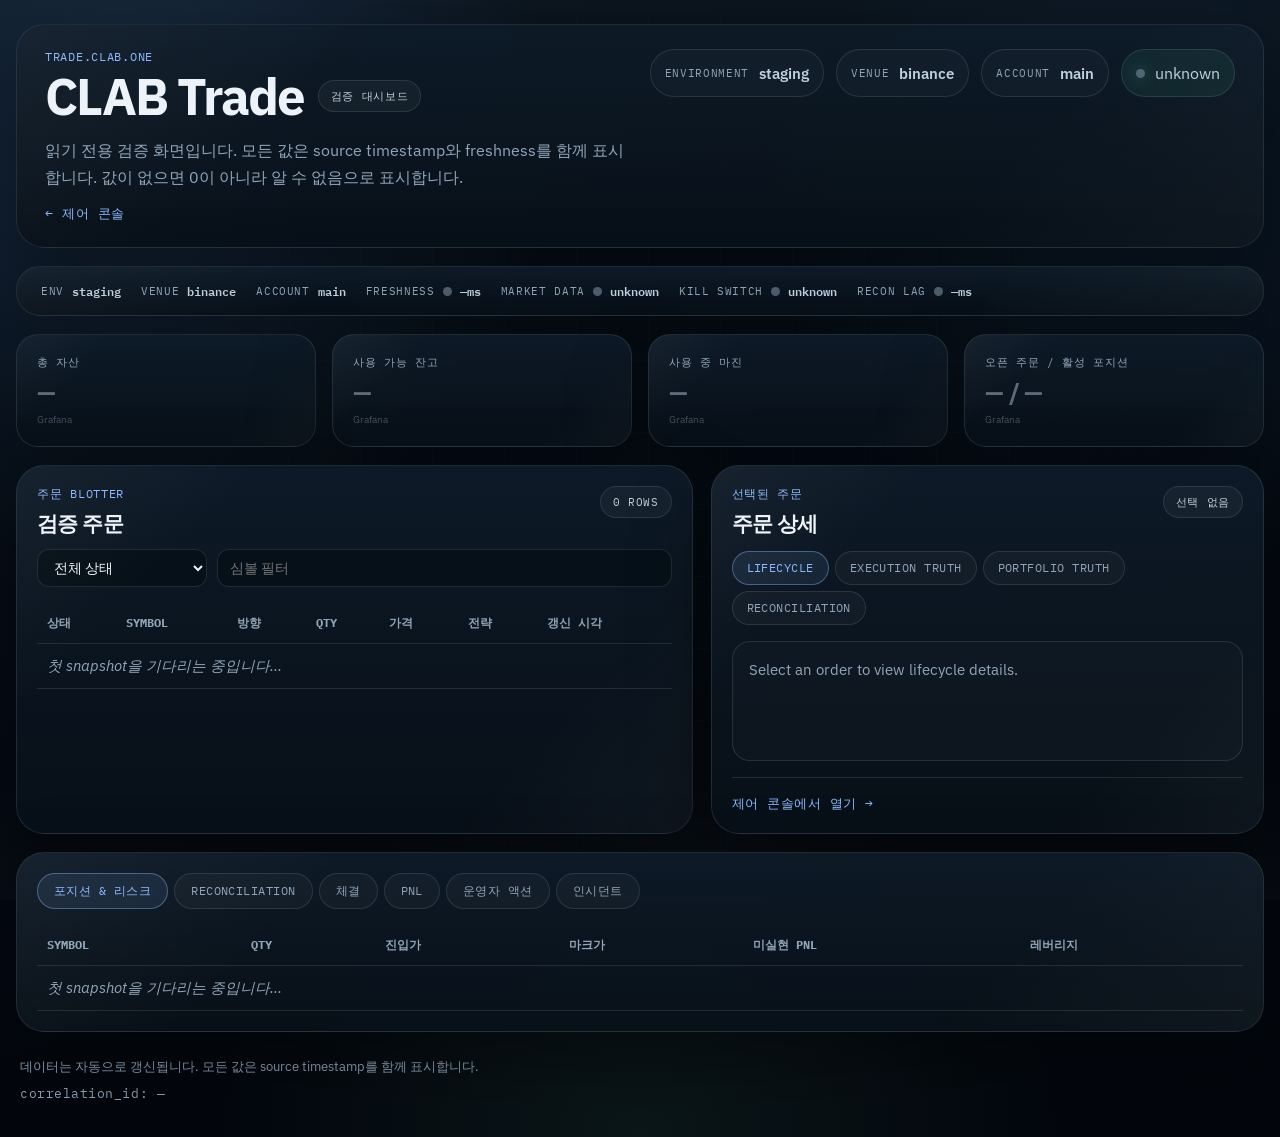
==== workloads/clab-core/trader-web/verification.html @ 6a87b597 "Update trader-web with Google OAuth login and auth-service config Replace username/password login fo" ====
<!doctype html>
<html lang="en">
  <head>
    <meta charset="utf-8">
    <meta name="viewport" content="width=device-width, initial-scale=1">
    <title>CLAB Trade - 검증 대시보드</title>
    <link rel="preconnect" href="https://fonts.googleapis.com">
    <link rel="preconnect" href="https://fonts.gstatic.com" crossorigin>
    <link href="https://fonts.googleapis.com/css2?family=IBM+Plex+Sans:wght@400;500;600;700&family=IBM+Plex+Mono:wght@400;500&display=swap" rel="stylesheet">
    <link rel="stylesheet" href="./styles.css?v=20260308b">
    <link rel="stylesheet" href="./verification.css?v=20260308b">
  </head>
  <body>
    <div class="backdrop"></div>
    <div class="noise"></div>
    <main class="shell control-shell">
      <header class="topbar panel">
        <div>
          <p class="eyebrow">trade.clab.one</p>
          <div class="brand-row">
            <h1>CLAB Trade</h1>
            <span class="badge static-badge">검증 대시보드</span>
          </div>
          <p class="lead compact-lead">읽기 전용 검증 화면입니다. 모든 값은 source timestamp와 freshness를 함께 표시합니다. 값이 없으면 0이 아니라 알 수 없음으로 표시합니다.</p>
          <a href="./index.html" class="nav-back-link">&larr; 제어 콘솔</a>
        </div>
        <div class="topbar-meta">
          <div class="meta-chip"><span class="meta-label">environment</span><strong id="env-chip">staging</strong></div>
          <div class="meta-chip"><span class="meta-label">venue</span><strong id="venue-chip">binance</strong></div>
          <div class="meta-chip"><span class="meta-label">account</span><strong id="account-chip">main</strong></div>
          <div class="meta-chip pulse-chip"><span class="pulse-dot" id="global-pulse"></span><span id="poll-state">연결 중</span></div>
        </div>
      </header>

      <!-- Global Health Bar -->
      <section class="health-bar panel" id="health-bar">
        <div class="health-bar-row">
          <div class="health-item">
            <span class="health-label">ENV</span>
            <span class="health-value" id="hb-env">staging</span>
          </div>
          <div class="health-item">
            <span class="health-label">VENUE</span>
            <span class="health-value" id="hb-venue">binance</span>
          </div>
          <div class="health-item">
            <span class="health-label">ACCOUNT</span>
            <span class="health-value" id="hb-account">main</span>
          </div>
          <div class="health-item">
            <span class="health-label">FRESHNESS</span>
            <span class="data-state-dot unknown" id="hb-freshness-dot"></span>
            <span class="health-value" id="hb-freshness">&mdash;ms</span>
          </div>
          <div class="health-item">
            <span class="health-label">MARKET DATA</span>
            <span class="data-state-dot unknown" id="hb-market-dot"></span>
            <span class="health-value" id="hb-market">unknown</span>
          </div>
          <div class="health-item">
            <span class="health-label">KILL SWITCH</span>
            <span class="data-state-dot unknown" id="hb-kill-dot"></span>
            <span class="health-value" id="hb-kill">unknown</span>
          </div>
          <div class="health-item">
            <span class="health-label">RECON LAG</span>
            <span class="data-state-dot unknown" id="hb-recon-dot"></span>
            <span class="health-value" id="hb-recon-lag">&mdash;ms</span>
          </div>
        </div>
      </section>

      <!-- Summary Cards -->
      <section class="summary-cards" id="summary-cards">
        <div class="summary-card">
          <span class="summary-card-label">총 자산</span>
          <strong class="summary-card-value unknown-value" id="sc-equity">&mdash;</strong>
          <span class="summary-card-freshness" id="sc-equity-fresh"></span>
          <a href="#" class="grafana-link" title="Grafana에서 열기" onclick="return false;">Grafana</a>
        </div>
        <div class="summary-card">
          <span class="summary-card-label">사용 가능 잔고</span>
          <strong class="summary-card-value unknown-value" id="sc-balance">&mdash;</strong>
          <span class="summary-card-freshness" id="sc-balance-fresh"></span>
          <a href="#" class="grafana-link" title="Grafana에서 열기" onclick="return false;">Grafana</a>
        </div>
        <div class="summary-card">
          <span class="summary-card-label">사용 중 마진</span>
          <strong class="summary-card-value unknown-value" id="sc-margin">&mdash;</strong>
          <span class="summary-card-freshness" id="sc-margin-fresh"></span>
          <a href="#" class="grafana-link" title="Grafana에서 열기" onclick="return false;">Grafana</a>
        </div>
        <div class="summary-card">
          <span class="summary-card-label">오픈 주문 / 활성 포지션</span>
          <strong class="summary-card-value unknown-value" id="sc-orders-positions">&mdash; / &mdash;</strong>
          <span class="summary-card-freshness" id="sc-orders-fresh"></span>
          <a href="#" class="grafana-link" title="Grafana에서 열기" onclick="return false;">Grafana</a>
        </div>
      </section>

      <!-- Main Content: Two Columns -->
      <section class="verify-grid">
        <!-- Left Column: Order Blotter -->
        <div class="verify-col verify-col-left panel">
          <div class="rail-section">
            <div class="panel-header">
              <div>
                <p class="section-kicker">주문 blotter</p>
                <h3>검증 주문</h3>
              </div>
              <span class="badge section-badge" id="blotter-badge">0 rows</span>
            </div>
            <div class="blotter-filters">
              <select id="blotter-status-filter" class="blotter-filter-select">
                <option value="">전체 상태</option>
                <option value="Accepted">Accepted</option>
                <option value="PartiallyFilled">PartiallyFilled</option>
                <option value="Rejected">Rejected</option>
                <option value="PendingVerification">PendingVerification</option>
                <option value="Filled">Filled</option>
                <option value="Cancelled">Cancelled</option>
              </select>
              <input id="blotter-symbol-filter" type="text" class="blotter-filter-input" placeholder="심볼 필터">
            </div>
            <div class="table-wrap">
              <table class="data-table">
                <thead>
                  <tr>
                    <th>상태</th>
                    <th>Symbol</th>
                    <th>방향</th>
                    <th>Qty</th>
                    <th>가격</th>
                    <th>전략</th>
                    <th>갱신 시각</th>
                  </tr>
                </thead>
                <tbody id="blotter-body">
                  <tr><td colspan="7" class="empty-state">첫 snapshot을 기다리는 중입니다...</td></tr>
                </tbody>
              </table>
            </div>
          </div>
        </div>

        <!-- Right Column: Selected Order Detail -->
        <div class="verify-col verify-col-right panel">
          <div class="rail-section">
            <div class="panel-header">
              <div>
                <p class="section-kicker">선택된 주문</p>
                <h3>주문 상세</h3>
              </div>
              <span class="badge section-badge" id="detail-badge">선택 없음</span>
            </div>
            <p class="detail-correlation" id="detail-correlation"></p>
            <div class="truth-tabs" id="truth-tabs">
              <button class="truth-tab is-active" type="button" data-tab="lifecycle">Lifecycle</button>
              <button class="truth-tab" type="button" data-tab="execution">Execution Truth</button>
              <button class="truth-tab" type="button" data-tab="portfolio">Portfolio Truth</button>
              <button class="truth-tab" type="button" data-tab="reconciliation">Reconciliation</button>
            </div>
            <div class="truth-panel" id="truth-panel-lifecycle">
              <p class="truth-placeholder">주문을 선택하면 lifecycle 상세를 볼 수 있습니다.</p>
            </div>
            <div class="truth-panel" id="truth-panel-execution" style="display:none;">
              <p class="truth-placeholder">표시할 데이터가 없습니다.</p>
            </div>
            <div class="truth-panel" id="truth-panel-portfolio" style="display:none;">
              <p class="truth-placeholder">표시할 데이터가 없습니다.</p>
            </div>
            <div class="truth-panel" id="truth-panel-reconciliation" style="display:none;">
              <p class="truth-placeholder">표시할 데이터가 없습니다.</p>
            </div>
            <div class="detail-console-link">
              <a href="./index.html" class="console-link">제어 콘솔에서 열기 &rarr;</a>
            </div>
          </div>
        </div>
      </section>

      <!-- Bottom Panel (Tabs) -->
      <section class="bottom-panel panel" id="bottom-panel">
        <div class="bottom-tabs" id="bottom-tabs">
          <button class="bottom-tab is-active" type="button" data-btab="positions">포지션 &amp; 리스크</button>
          <button class="bottom-tab" type="button" data-btab="reconciliation">Reconciliation</button>
          <button class="bottom-tab" type="button" data-btab="fills">체결</button>
          <button class="bottom-tab" type="button" data-btab="pnl">PnL</button>
          <button class="bottom-tab" type="button" data-btab="actions">운영자 액션</button>
          <button class="bottom-tab" type="button" data-btab="incidents">인시던트</button>
        </div>

        <!-- Positions & Risk -->
        <div class="bottom-content" id="btab-positions">
          <div class="table-wrap">
            <table class="data-table">
              <thead>
                <tr>
                  <th>Symbol</th>
                  <th>Qty</th>
                  <th>진입가</th>
                  <th>마크가</th>
                  <th>미실현 PnL</th>
                  <th>레버리지</th>
                </tr>
              </thead>
              <tbody id="positions-body">
                <tr><td colspan="6" class="empty-state">첫 snapshot을 기다리는 중입니다...</td></tr>
              </tbody>
            </table>
          </div>
        </div>

        <!-- Reconciliation -->
        <div class="bottom-content" id="btab-reconciliation" style="display:none;">
          <div class="drift-summary" id="drift-summary">
            <span class="drift-badge drift-no-drift">no_drift</span>
            <span class="drift-badge drift-explainable">explainable</span>
            <span class="drift-badge drift-actionable">actionable</span>
            <span class="drift-badge drift-critical">critical</span>
          </div>
          <div class="recon-mismatch-list" id="recon-mismatch-list">
            <p class="truth-placeholder">표시할 reconciliation 데이터가 없습니다.</p>
          </div>
        </div>

        <!-- Fills -->
        <div class="bottom-content" id="btab-fills" style="display:none;">
          <div class="table-wrap">
            <table class="data-table">
              <thead>
                <tr>
                  <th>시각</th>
                  <th>Symbol</th>
                  <th>방향</th>
                  <th>Qty</th>
                  <th>가격</th>
                  <th>주문 ID</th>
                </tr>
              </thead>
              <tbody id="fills-body">
                <tr><td colspan="6" class="empty-state">첫 snapshot을 기다리는 중입니다...</td></tr>
              </tbody>
            </table>
          </div>
        </div>

        <!-- PnL -->
        <div class="bottom-content" id="btab-pnl" style="display:none;">
          <div class="pnl-summary">
            <div class="pnl-card">
              <span class="pnl-label">실현 PnL</span>
              <strong class="pnl-value unknown-value" id="pnl-realized">&mdash;</strong>
            </div>
            <div class="pnl-card">
              <span class="pnl-label">미실현 PnL</span>
              <strong class="pnl-value unknown-value" id="pnl-unrealized">&mdash;</strong>
            </div>
            <div class="pnl-card">
              <span class="pnl-label">총 PnL</span>
              <strong class="pnl-value unknown-value" id="pnl-total">&mdash;</strong>
            </div>
          </div>
            <div id="pnl-breakdown"></div>
        </div>

        <!-- Operator Actions -->
        <div class="bottom-content" id="btab-actions" style="display:none;">
          <div class="table-wrap">
            <table class="data-table">
              <thead>
                <tr>
                  <th>시각</th>
                  <th>액션</th>
                  <th>주체</th>
                  <th>사유</th>
                  <th>Observed</th>
                </tr>
              </thead>
              <tbody id="actions-body">
                <tr><td colspan="5" class="empty-state">최근 운영자 액션이 없습니다.</td></tr>
              </tbody>
            </table>
          </div>
        </div>

        <!-- Incidents -->
        <div class="bottom-content" id="btab-incidents" style="display:none;">
          <div class="table-wrap">
            <table class="data-table">
              <thead>
                <tr>
                  <th>Severity</th>
                  <th>유형</th>
                  <th>제목</th>
                  <th>상태</th>
                  <th>감지 시각</th>
                </tr>
              </thead>
              <tbody id="incidents-body">
                <tr><td colspan="5" class="empty-state">활성 인시던트가 없습니다.</td></tr>
              </tbody>
            </table>
          </div>
        </div>
      </section>

      <!-- Footer -->
      <footer class="verify-footer">
        <p>데이터는 자동으로 갱신됩니다. 모든 값은 source timestamp를 함께 표시합니다.</p>
        <p class="footer-correlation" id="footer-correlation">correlation_id: &mdash;</p>
      </footer>
    </main>

    <script src="./verification.js?v=20260308b"></script>
  </body>
</html>
---- workloads/clab-core/trader-web/styles.css ----
:root {
  --bg: #061018;
  --bg-deep: #03070d;
  --panel: rgba(10, 20, 30, 0.88);
  --panel-strong: rgba(12, 26, 39, 0.96);
  --panel-soft: rgba(14, 31, 45, 0.78);
  --text: #edf3f8;
  --muted: #91a5b8;
  --muted-strong: #bfd0df;
  --line: rgba(140, 164, 184, 0.18);
  --line-strong: rgba(165, 190, 211, 0.26);
  --accent: #8bb8ff;
  --accent-soft: rgba(139, 184, 255, 0.14);
  --status-ok: #4dd3a7;
  --status-info: #7db7ff;
  --status-warn: #ffbf66;
  --status-critical: #ff7a5c;
  --status-muted: #7d8ea0;
  --action-primary: rgba(139, 184, 255, 0.12);
  --action-secondary: rgba(255, 255, 255, 0.05);
  --action-caution: rgba(255, 191, 102, 0.1);
  --action-danger: rgba(255, 122, 92, 0.1);
  --pnl-positive: #59d4aa;
  --pnl-negative: #ff8d72;
  --pnl-flat: #9fb2c4;
  --shadow: 0 30px 80px rgba(0, 0, 0, 0.38);
}

* {
  box-sizing: border-box;
}

html {
  scroll-behavior: smooth;
}

body {
  margin: 0;
  min-height: 100vh;
  overflow-x: hidden;
  font-family: "IBM Plex Sans", sans-serif;
  color: var(--text);
  background:
    radial-gradient(circle at 10% 12%, rgba(72, 118, 186, 0.22), transparent 28%),
    radial-gradient(circle at 90% 18%, rgba(27, 68, 109, 0.2), transparent 26%),
    radial-gradient(circle at 50% 100%, rgba(69, 135, 110, 0.12), transparent 32%),
    linear-gradient(165deg, #08131d 0%, var(--bg-deep) 72%);
}

body::before {
  content: "";
  position: fixed;
  inset: 0;
  background: linear-gradient(180deg, rgba(255, 255, 255, 0.02), transparent 18%, transparent 82%, rgba(255, 255, 255, 0.02));
  pointer-events: none;
}

.backdrop,
.noise {
  position: fixed;
  inset: 0;
  pointer-events: none;
}

.backdrop {
  background-image:
    linear-gradient(rgba(255, 255, 255, 0.035) 1px, transparent 1px),
    linear-gradient(90deg, rgba(255, 255, 255, 0.035) 1px, transparent 1px);
  background-size: 72px 72px;
  mask-image: radial-gradient(circle at center, black 36%, transparent 88%);
  opacity: 0.5;
}

.noise {
  opacity: 0.08;
  background-image: radial-gradient(rgba(255, 255, 255, 0.9) 0.5px, transparent 0.5px);
  background-size: 8px 8px;
}

.shell {
  position: relative;
  width: min(1380px, calc(100vw - 32px));
  margin: 0 auto;
  padding: 24px 0 48px;
}

.panel {
  position: relative;
  overflow: hidden;
  border: 1px solid var(--line);
  border-radius: 28px;
  background: linear-gradient(180deg, rgba(14, 27, 40, 0.94), rgba(8, 16, 24, 0.94));
  box-shadow: var(--shadow);
}

.panel::after {
  content: "";
  position: absolute;
  inset: 0;
  background: linear-gradient(135deg, rgba(255, 255, 255, 0.04), transparent 24%, transparent 76%, rgba(255, 255, 255, 0.03));
  pointer-events: none;
}

.panel-tint {
  background: linear-gradient(180deg, rgba(16, 34, 49, 0.96), rgba(9, 18, 28, 0.94));
}

.topbar {
  display: flex;
  align-items: flex-start;
  justify-content: space-between;
  gap: 24px;
  padding: 24px 28px;
}

.eyebrow,
.section-kicker,
.badge,
.metric-label,
.meta-label,
.service-role,
.service-name,
.detail-grid dt,
.guardrail-index {
  font-family: "IBM Plex Mono", monospace;
  letter-spacing: 0.06em;
}

.eyebrow,
.section-kicker {
  margin: 0;
  color: var(--accent);
  font-size: 0.74rem;
  text-transform: uppercase;
}

.brand-row {
  display: flex;
  align-items: center;
  gap: 14px;
  margin-top: 8px;
  flex-wrap: wrap;
}

h1,
h2,
h3,
p {
  margin: 0;
}

h1 {
  font-size: clamp(2rem, 4vw, 3.2rem);
  line-height: 0.95;
  letter-spacing: -0.04em;
}

h2 {
  max-width: 12ch;
  font-size: clamp(2.1rem, 5vw, 4.4rem);
  line-height: 0.95;
  letter-spacing: -0.05em;
}

h3 {
  margin-top: 10px;
  font-size: 1.3rem;
  line-height: 1.05;
  letter-spacing: -0.03em;
}

.topbar-meta {
  display: flex;
  flex-wrap: wrap;
  justify-content: flex-end;
  gap: 12px;
}

.meta-chip,
.metric-card,
.monitor-card,
.service-card,
.guardrail-item {
  border: 1px solid var(--line);
  background: rgba(255, 255, 255, 0.025);
}

.meta-chip {
  display: inline-flex;
  align-items: center;
  gap: 10px;
  min-height: 48px;
  padding: 0 14px;
  border-radius: 999px;
  color: var(--muted-strong);
}

.meta-chip strong {
  font-size: 0.92rem;
  font-weight: 600;
}

.auth-chip {
  min-width: min(100%, 360px);
  padding: 12px 14px;
  border: 1px solid var(--line);
  border-radius: 18px;
  background: rgba(255, 255, 255, 0.03);
}

.auth-chip-head {
  display: flex;
  align-items: center;
  justify-content: space-between;
  gap: 12px;
}

.auth-chip-head strong {
  font-size: 0.92rem;
}

.auth-chip-form {
  display: grid;
  grid-template-columns: repeat(3, minmax(0, 1fr));
  gap: 8px;
  margin-top: 10px;
}

.auth-chip-form input,
.auth-chip-form button {
  width: 100%;
  min-height: 40px;
  border-radius: 12px;
  border: 1px solid var(--line-strong);
  background: rgba(7, 15, 24, 0.92);
  color: var(--text);
  padding: 0 12px;
  font: inherit;
}

.auth-chip-form button {
  cursor: pointer;
  background: rgba(139, 184, 255, 0.16);
}

.auth-chip-form button:disabled {
  cursor: not-allowed;
  opacity: 0.55;
}

.auth-chip-detail {
  margin-top: 10px;
  color: var(--muted);
  font-size: 0.86rem;
  line-height: 1.4;
}

.auth-permissions-list {
  margin-top: 12px;
}

.control-form {
  margin-top: 18px;
}

.control-actions {
  margin-top: 14px;
  flex-wrap: wrap;
}

.control-actions button {
  min-width: 132px;
}

.meta-label,
.metric-label {
  color: var(--muted);
  font-size: 0.7rem;
  text-transform: uppercase;
}

.pulse-chip {
  background: rgba(77, 211, 167, 0.08);
}

.pulse-dot {
  width: 9px;
  height: 9px;
  border-radius: 50%;
  background: var(--status-ok);
  box-shadow: 0 0 16px rgba(77, 211, 167, 0.8);
}

.hero {
  display: grid;
  grid-template-columns: minmax(0, 1.35fr) minmax(320px, 0.95fr);
  gap: 24px;
  margin-top: 18px;
  padding: 30px;
}

.hero-copy {
  display: flex;
  flex-direction: column;
  justify-content: space-between;
  min-height: 320px;
  padding-right: 20px;
}

.lead,
.panel-copy,
.service-status,
.monitor-card p,
.guardrail-item p {
  color: var(--muted);
  line-height: 1.7;
}

.lead {
  max-width: 60ch;
  margin-top: 22px;
  font-size: 1rem;
}

.hero-aside {
  display: grid;
  gap: 16px;
  align-content: stretch;
}

.hero-summary {
  display: flex;
  flex-direction: column;
  gap: 14px;
  min-height: 160px;
  padding: 22px;
  border-radius: 24px;
  border: 1px solid var(--line-strong);
  background: linear-gradient(180deg, rgba(20, 41, 58, 0.95), rgba(10, 21, 31, 0.95));
}

.hero-summary strong {
  font-size: clamp(1.6rem, 3vw, 2.4rem);
  line-height: 1;
  letter-spacing: -0.04em;
}

.metric-grid,
.monitor-grid,
.guardrail-grid,
.service-grid,
.dashboard-grid {
  display: grid;
  gap: 16px;
}

.metric-grid {
  grid-template-columns: repeat(2, minmax(0, 1fr));
}

.metric-card {
  min-height: 108px;
  padding: 18px;
  border-radius: 22px;
}

.metric-card strong,
.monitor-card strong {
  display: block;
  margin-top: 12px;
  font-size: 1.25rem;
  line-height: 1.15;
  letter-spacing: -0.03em;
}

.caution-card {
  background: linear-gradient(180deg, rgba(45, 31, 13, 0.86), rgba(24, 16, 9, 0.94));
}

.dashboard-grid {
  grid-template-columns: repeat(12, minmax(0, 1fr));
  margin-top: 18px;
}

.panel-span-4,
.panel-span-8,
.panel-span-12 {
  padding: 24px;
}

.panel-span-4 {
  grid-column: span 4;
}

.panel-span-8 {
  grid-column: span 8;
}

.panel-span-12 {
  grid-column: span 12;
}

.panel-header,
.service-head,
.list-row {
  display: flex;
  align-items: flex-start;
  justify-content: space-between;
  gap: 14px;
}

.panel-copy {
  margin-top: 16px;
}

.service-grid {
  grid-template-columns: repeat(3, minmax(0, 1fr));
  margin-top: 18px;
}

.service-card {
  position: relative;
  padding: 20px;
  border-radius: 22px;
}

.service-card::before {
  content: "";
  position: absolute;
  inset: 0 auto 0 0;
  width: 3px;
  background: rgba(255, 255, 255, 0.08);
}

.service-card.ready::before {
  background: var(--status-ok);
}

.service-card.degraded::before {
  background: var(--status-warn);
}

.service-name {
  color: var(--muted-strong);
  font-size: 0.78rem;
  text-transform: uppercase;
}

.service-role {
  margin-top: 8px;
  color: var(--muted);
  font-size: 0.72rem;
  text-transform: uppercase;
}

.service-status {
  margin-top: 18px;
  min-height: 72px;
}

.detail-grid {
  display: grid;
  grid-template-columns: repeat(2, minmax(0, 1fr));
  gap: 14px;
  margin-top: 18px;
}

.detail-grid div {
  padding-top: 12px;
  border-top: 1px solid var(--line);
}

.detail-grid dt {
  color: var(--muted);
  font-size: 0.68rem;
  text-transform: uppercase;
}

.detail-grid dd {
  margin: 8px 0 0;
  color: var(--muted-strong);
  font-size: 0.92rem;
}

.stack-list {
  display: grid;
  gap: 10px;
  margin-top: 20px;
}

.proposal-console {
  display: grid;
  gap: 16px;
  margin-top: 20px;
}

.proposal-list {
  display: grid;
  gap: 10px;
}

.proposal-list-item,
.proposal-actions button,
.proposal-form input {
  font: inherit;
}

.proposal-list-item {
  display: flex;
  align-items: center;
  justify-content: space-between;
  gap: 12px;
  width: 100%;
  padding: 12px 14px;
  border: 1px solid var(--line);
  border-radius: 16px;
  background: rgba(255, 255, 255, 0.03);
  color: var(--muted-strong);
  cursor: pointer;
}

.proposal-list-item.is-selected {
  border-color: rgba(139, 184, 255, 0.4);
  background: rgba(139, 184, 255, 0.1);
}

.proposal-empty,
.proposal-action-state,
.proposal-detail-copy {
  color: var(--muted);
  line-height: 1.6;
}

.proposal-detail {
  padding: 16px;
  border: 1px solid var(--line);
  border-radius: 20px;
  background: rgba(255, 255, 255, 0.025);
}

.proposal-detail-head {
  display: flex;
  align-items: center;
  justify-content: space-between;
  gap: 12px;
}

.proposal-meta {
  display: grid;
  grid-template-columns: repeat(2, minmax(0, 1fr));
  gap: 12px;
  margin-top: 16px;
}

.proposal-meta div {
  padding-top: 12px;
  border-top: 1px solid var(--line);
}

.proposal-meta dt {
  color: var(--muted);
  font-family: "IBM Plex Mono", monospace;
  font-size: 0.68rem;
  letter-spacing: 0.06em;
  text-transform: uppercase;
}

.proposal-meta dd {
  margin: 8px 0 0;
  color: var(--muted-strong);
}

.proposal-form {
  display: grid;
  gap: 12px;
  margin-top: 16px;
}

.proposal-form label {
  display: grid;
  gap: 8px;
}

.proposal-form span {
  color: var(--muted);
  font-family: "IBM Plex Mono", monospace;
  font-size: 0.68rem;
  letter-spacing: 0.06em;
  text-transform: uppercase;
}

.proposal-form input {
  width: 100%;
  min-height: 44px;
  padding: 0 12px;
  border: 1px solid var(--line);
  border-radius: 14px;
  color: var(--text);
  background: rgba(6, 16, 24, 0.9);
}

.proposal-actions {
  display: grid;
  grid-template-columns: repeat(3, minmax(0, 1fr));
  gap: 10px;
  margin-top: 16px;
}

.proposal-actions button {
  min-height: 44px;
  border: 1px solid var(--line);
  border-radius: 14px;
  background: rgba(255, 255, 255, 0.05);
  color: var(--muted-strong);
  cursor: pointer;
}

.proposal-actions button:first-child {
  color: var(--status-ok);
  border-color: rgba(77, 211, 167, 0.28);
  background: rgba(77, 211, 167, 0.1);
}

.proposal-actions button:nth-child(2) {
  color: var(--status-warn);
  border-color: rgba(255, 191, 102, 0.3);
  background: rgba(255, 191, 102, 0.08);
}

.proposal-actions button:last-child {
  color: var(--status-critical);
  border-color: rgba(255, 122, 92, 0.28);
  background: rgba(255, 122, 92, 0.08);
}

.proposal-actions button:disabled {
  opacity: 0.5;
  cursor: default;
}

.proposal-audit {
  margin-top: 18px;
  padding-top: 18px;
  border-top: 1px solid var(--line);
}

.proposal-audit-list {
  display: grid;
  gap: 10px;
  margin-top: 14px;
}

.proposal-audit-item {
  display: grid;
  gap: 6px;
  padding: 12px 14px;
  border: 1px solid var(--line);
  border-radius: 16px;
  background: rgba(255, 255, 255, 0.025);
}

.proposal-audit-item strong {
  color: var(--muted-strong);
}

.proposal-audit-item span {
  color: var(--muted);
  font-size: 0.92rem;
}

.list-row {
  padding: 14px 0;
  border-bottom: 1px solid var(--line);
}

.list-row:last-child {
  border-bottom: 0;
  padding-bottom: 0;
}

.list-row span {
  color: var(--muted);
}

.list-row strong {
  max-width: 15ch;
  text-align: right;
  font-size: 0.94rem;
  line-height: 1.4;
}

.monitor-grid {
  grid-template-columns: repeat(3, minmax(0, 1fr));
  margin-top: 20px;
}

.monitor-card {
  min-height: 164px;
  padding: 18px;
  border-radius: 22px;
}

.monitor-card p {
  margin-top: 14px;
}

.guardrail-panel {
  background: linear-gradient(180deg, rgba(30, 22, 14, 0.95), rgba(13, 10, 8, 0.96));
}

.guardrail-grid {
  grid-template-columns: repeat(4, minmax(0, 1fr));
  margin-top: 20px;
}

.guardrail-item {
  min-height: 180px;
  padding: 18px;
  border-radius: 22px;
}

.guardrail-index {
  display: inline-flex;
  color: var(--status-warn);
  font-size: 0.78rem;
}

.guardrail-item p {
  margin-top: 18px;
}

.badge {
  display: inline-flex;
  align-items: center;
  justify-content: center;
  min-height: 32px;
  padding: 0 12px;
  border-radius: 999px;
  border: 1px solid var(--line);
  background: rgba(255, 255, 255, 0.04);
  color: var(--muted-strong);
  font-size: 0.69rem;
  text-transform: uppercase;
  white-space: nowrap;
}

.static-badge,
.section-badge,
.is-checking {
  background: rgba(255, 255, 255, 0.04);
}

.is-ready {
  color: var(--status-ok);
  background: rgba(77, 211, 167, 0.12);
  border-color: rgba(77, 211, 167, 0.3);
}

.is-info {
  color: var(--status-info);
  background: rgba(125, 183, 255, 0.12);
  border-color: rgba(125, 183, 255, 0.3);
}

.is-degraded {
  color: var(--status-warn);
  background: rgba(255, 191, 102, 0.12);
  border-color: rgba(255, 191, 102, 0.3);
}

.is-blocked {
  color: var(--status-critical);
  background: rgba(255, 122, 92, 0.12);
  border-color: rgba(255, 122, 92, 0.28);
}

.is-muted {
  color: var(--status-muted);
  background: rgba(125, 142, 160, 0.1);
  border-color: rgba(125, 142, 160, 0.22);
}

@media (max-width: 1180px) {
  .hero {
    grid-template-columns: 1fr;
  }

  .hero-copy {
    min-height: auto;
    padding-right: 0;
  }

  .panel-span-8,
  .panel-span-4 {
    grid-column: span 6;
  }

  .guardrail-grid,
  .monitor-grid {
    grid-template-columns: repeat(2, minmax(0, 1fr));
  }

  .service-grid {
    grid-template-columns: 1fr;
  }
}

@media (max-width: 820px) {
  .shell {
    width: min(100vw - 20px, 1380px);
    padding-top: 12px;
  }

  .panel,
  .hero-summary,
  .metric-card,
  .service-card,
  .monitor-card,
  .guardrail-item {
    border-radius: 22px;
  }

  .topbar,
  .hero,
  .panel-span-4,
  .panel-span-8,
  .panel-span-12 {
    padding: 20px;
  }

  .topbar {
    flex-direction: column;
  }

  .topbar-meta {
    justify-content: flex-start;
  }

  .dashboard-grid,
  .metric-grid,
  .monitor-grid,
  .guardrail-grid {
    grid-template-columns: 1fr;
  }

  .panel-span-4,
  .panel-span-8,
  .panel-span-12 {
    grid-column: span 12;
  }

  .detail-grid {
    grid-template-columns: 1fr;
  }
}

@media (max-width: 560px) {
  h1 {
    font-size: 1.8rem;
  }

  h2 {
    font-size: 2rem;
  }

  .brand-row {
    align-items: flex-start;
    flex-direction: column;
    gap: 10px;
  }

  .meta-chip,
  .badge {
    width: 100%;
    justify-content: flex-start;
  }

  .service-head,
  .panel-header,
  .list-row {
    flex-direction: column;
  }

  .list-row strong {
    max-width: none;
    text-align: left;
  }

  .metric-card,
  .monitor-card,
  .guardrail-item {
    min-height: auto;
  }
}

.control-shell {
  padding-bottom: 32px;
}

.compact-lead {
  max-width: 58ch;
  margin-top: 16px;
}

.banner-panel {
  margin-top: 18px;
  padding: 18px 24px;
  border-radius: 24px;
}

.banner-panel.is-warning {
  border-color: rgba(255, 191, 102, 0.35);
  background: linear-gradient(180deg, rgba(47, 35, 15, 0.96), rgba(23, 16, 10, 0.96));
}

.banner-panel strong {
  display: block;
  font-size: 1rem;
}

.banner-panel p {
  margin-top: 8px;
  color: var(--muted);
}

.widget-meta {
  margin-top: 10px;
  color: var(--muted);
  font-family: "IBM Plex Mono", monospace;
  font-size: 0.68rem;
  letter-spacing: 0.04em;
  line-height: 1.6;
  text-transform: uppercase;
}

.control-grid {
  display: grid;
  grid-template-columns: minmax(260px, 0.22fr) minmax(460px, 0.5fr) minmax(300px, 0.28fr);
  gap: 18px;
  margin-top: 18px;
}

.rail {
  padding: 20px;
}

.rail-section + .rail-section {
  margin-top: 20px;
  padding-top: 20px;
  border-top: 1px solid var(--line);
}

.data-list {
  display: grid;
  gap: 10px;
  margin-top: 16px;
}

.command-stack {
  display: grid;
  gap: 10px;
  margin-top: 16px;
}

.command-button {
  min-height: 44px;
  border: 1px solid var(--line-strong);
  border-radius: 14px;
  background: var(--action-primary);
  color: var(--muted-strong);
  font: inherit;
  cursor: pointer;
}

.command-button.caution {
  border-color: rgba(255, 191, 102, 0.3);
  background: var(--action-caution);
  color: #ffd493;
}

.command-button.danger {
  border-color: rgba(255, 122, 92, 0.3);
  background: var(--action-danger);
}

.command-button:disabled {
  cursor: not-allowed;
  opacity: 0.5;
  border-color: var(--line);
  background: rgba(255, 255, 255, 0.04);
}

.compact-stack {
  grid-template-columns: repeat(3, minmax(0, 1fr));
}

.command-form-field {
  display: grid;
  gap: 8px;
  margin-top: 16px;
}

.command-form-field span {
  color: var(--muted);
  font-family: "IBM Plex Mono", monospace;
  font-size: 0.68rem;
  letter-spacing: 0.06em;
  text-transform: uppercase;
}

.command-form-field input {
  width: 100%;
  min-height: 44px;
  padding: 0 12px;
  border: 1px solid var(--line);
  border-radius: 14px;
  color: var(--text);
  background: rgba(6, 16, 24, 0.9);
  font: inherit;
}

.proposal-queue-item {
  display: flex;
  align-items: center;
  justify-content: space-between;
  gap: 12px;
  width: 100%;
  padding: 12px 14px;
  border: 1px solid var(--line);
  border-radius: 16px;
  background: rgba(255, 255, 255, 0.03);
  color: var(--muted-strong);
  font: inherit;
  cursor: pointer;
}

.proposal-queue-item.is-selected {
  border-color: rgba(139, 184, 255, 0.4);
  background: rgba(139, 184, 255, 0.1);
}

.proposal-queue-item strong {
  font-size: 0.82rem;
}

.review-history-item {
  display: grid;
  gap: 4px;
  padding: 12px 14px;
  border: 1px solid var(--line);
  border-radius: 16px;
  background: rgba(255, 255, 255, 0.03);
}

.review-history-item.is-selected {
  border-color: rgba(139, 184, 255, 0.35);
  background: rgba(139, 184, 255, 0.08);
}

.review-history-item strong {
  font-size: 0.84rem;
}

.review-history-item small {
  color: var(--muted);
  line-height: 1.5;
}

.command-observed {
  margin-top: 14px;
  color: var(--muted);
  line-height: 1.6;
}

.mini-divider {
  height: 1px;
  margin: 16px 0;
  background: var(--line);
}

.compact-data-list {
  margin-top: 0;
}

.table-wrap {
  margin-top: 16px;
  overflow: auto;
}

.data-table {
  width: 100%;
  border-collapse: collapse;
  font-size: 0.92rem;
}

.data-table th,
.data-table td {
  padding: 12px 10px;
  border-bottom: 1px solid var(--line);
  text-align: left;
}

.data-table th {
  color: var(--muted);
  font-family: "IBM Plex Mono", monospace;
  font-size: 0.72rem;
  text-transform: uppercase;
}

.data-table tbody tr {
  cursor: pointer;
}

.dual-detail {
  grid-template-columns: repeat(2, minmax(0, 1fr));
}

.tab-grid {
  display: grid;
  gap: 12px;
  margin-top: 16px;
}

.tab-card,
.risk-pill {
  padding: 14px;
  border: 1px solid var(--line);
  border-radius: 16px;
  background: rgba(255, 255, 255, 0.025);
}

.tab-card p,
.risk-pill span {
  color: var(--muted);
}

.tab-card p {
  margin-top: 8px;
  line-height: 1.6;
}

.badge-bar {
  display: grid;
  gap: 10px;
  margin-top: 16px;
}

.risk-pill strong {
  display: block;
  margin-top: 6px;
  color: var(--muted-strong);
}

.action-badge {
  border-color: rgba(139, 184, 255, 0.18);
}

.command-dialog {
  width: min(92vw, 520px);
  border: 1px solid var(--line-strong);
  border-radius: 24px;
  background: linear-gradient(180deg, rgba(14, 27, 40, 0.98), rgba(8, 16, 24, 0.98));
  color: var(--text);
}

.command-dialog::backdrop {
  background: rgba(3, 7, 13, 0.72);
}

.command-dialog-form {
  display: grid;
  gap: 14px;
  padding: 22px;
}

.command-dialog-grid {
  display: grid;
  grid-template-columns: repeat(2, minmax(0, 1fr));
  gap: 14px;
  padding: 16px;
  border: 1px solid var(--line);
  border-radius: 18px;
  background: rgba(255, 255, 255, 0.025);
}

.command-dialog-grid div {
  padding-top: 10px;
  border-top: 1px solid var(--line);
}

.command-dialog-grid div:nth-child(-n + 2) {
  padding-top: 0;
  border-top: 0;
}

.command-dialog-grid dt {
  color: var(--muted);
  font-family: "IBM Plex Mono", monospace;
  font-size: 0.68rem;
  letter-spacing: 0.06em;
  text-transform: uppercase;
}

.command-dialog-grid dd {
  margin: 8px 0 0;
  color: var(--muted-strong);
  line-height: 1.5;
}

.command-dialog-form label {
  display: grid;
  gap: 8px;
}

.command-dialog-form input {
  min-height: 44px;
  border: 1px solid var(--line-strong);
  border-radius: 14px;
  background: rgba(6, 16, 24, 0.92);
  color: var(--text);
  padding: 0 12px;
  font: inherit;
}

.command-dialog menu {
  display: flex;
  justify-content: flex-end;
  gap: 10px;
  margin: 0;
  padding: 0;
}

.command-dialog button {
  min-height: 42px;
  padding: 0 16px;
  border: 1px solid var(--line-strong);
  border-radius: 14px;
  background: rgba(255, 255, 255, 0.05);
  color: var(--muted-strong);
  font: inherit;
}

.dialog-caution {
  border-color: rgba(255, 191, 102, 0.32);
  background: var(--action-caution);
  color: #ffd493;
}

.dialog-danger {
  border-color: rgba(255, 122, 92, 0.32);
  background: var(--action-danger);
  color: #ffc0b0;
}

.verify-nav-link {
  display: inline-flex;
  align-items: center;
  gap: 6px;
  min-height: 40px;
  padding: 0 18px;
  margin-top: 14px;
  border: 1px solid rgba(139, 184, 255, 0.3);
  border-radius: 999px;
  background: rgba(139, 184, 255, 0.08);
  color: var(--accent);
  font-family: "IBM Plex Mono", monospace;
  font-size: 0.78rem;
  text-decoration: none;
  letter-spacing: 0.04em;
}

.verify-nav-link:hover {
  background: rgba(139, 184, 255, 0.14);
  border-color: rgba(139, 184, 255, 0.5);
}

@media (max-width: 1180px) {
  .control-grid {
    grid-template-columns: 1fr;
  }

  .dual-detail {
    grid-template-columns: 1fr;
  }

  .command-dialog-grid {
    grid-template-columns: 1fr;
  }
}
---- workloads/clab-core/trader-web/verification.css ----
/* ========================================================
   Verification Dashboard — additional styles
   Extends the base dark theme from styles.css
   ======================================================== */

/* Navigation back link */
.nav-back-link {
  display: inline-flex;
  align-items: center;
  gap: 6px;
  margin-top: 14px;
  color: var(--accent);
  font-family: "IBM Plex Mono", monospace;
  font-size: 0.82rem;
  text-decoration: none;
  letter-spacing: 0.04em;
}

.nav-back-link:hover {
  text-decoration: underline;
}

/* ── Global Health Bar ── */
.health-bar {
  margin-top: 18px;
  padding: 14px 24px;
  border-radius: 24px;
}

.health-bar-row {
  display: flex;
  flex-wrap: wrap;
  align-items: center;
  gap: 20px;
}

.health-item {
  display: inline-flex;
  align-items: center;
  gap: 8px;
  font-family: "IBM Plex Mono", monospace;
  font-size: 0.78rem;
}

.health-label {
  color: var(--muted);
  text-transform: uppercase;
  letter-spacing: 0.06em;
  font-size: 0.68rem;
}

.health-value {
  color: var(--muted-strong);
  font-weight: 600;
}

/* ── Data State Indicator Dots ── */
.data-state-dot {
  display: inline-block;
  width: 9px;
  height: 9px;
  border-radius: 50%;
  flex-shrink: 0;
}

.data-state-dot.fresh {
  background: var(--ok);
  box-shadow: 0 0 10px rgba(77, 211, 167, 0.7);
}

.data-state-dot.stale {
  background: var(--warn);
  box-shadow: 0 0 10px rgba(255, 191, 102, 0.6);
}

.data-state-dot.unknown {
  background: var(--muted);
  opacity: 0.5;
}

.data-state-dot.disconnected {
  background: var(--danger);
  box-shadow: 0 0 10px rgba(255, 122, 92, 0.6);
}

/* ── Summary Cards ── */
.summary-cards {
  display: grid;
  grid-template-columns: repeat(4, minmax(0, 1fr));
  gap: 16px;
  margin-top: 18px;
}

.summary-card {
  position: relative;
  padding: 20px;
  border: 1px solid var(--line);
  border-radius: 22px;
  background: linear-gradient(180deg, rgba(14, 27, 40, 0.94), rgba(8, 16, 24, 0.94));
  box-shadow: var(--shadow);
  overflow: hidden;
}

.summary-card::after {
  content: "";
  position: absolute;
  inset: 0;
  background: linear-gradient(135deg, rgba(255, 255, 255, 0.04), transparent 24%, transparent 76%, rgba(255, 255, 255, 0.03));
  pointer-events: none;
}

.summary-card-label {
  display: block;
  color: var(--muted);
  font-family: "IBM Plex Mono", monospace;
  font-size: 0.7rem;
  text-transform: uppercase;
  letter-spacing: 0.06em;
}

.summary-card-value {
  display: block;
  margin-top: 10px;
  font-size: 1.5rem;
  line-height: 1;
  letter-spacing: -0.03em;
}

.summary-card-freshness {
  display: block;
  margin-top: 8px;
  color: var(--muted);
  font-family: "IBM Plex Mono", monospace;
  font-size: 0.68rem;
}

/* Unknown value treatment */
.unknown-value {
  color: var(--muted);
  opacity: 0.6;
}

.summary-card.stale-card {
  border-color: rgba(255, 191, 102, 0.3);
}

.summary-card.stale-card .summary-card-value {
  color: var(--warn);
  opacity: 0.8;
}

/* ── Verification Grid (Two Column) ── */
.verify-grid {
  display: grid;
  grid-template-columns: minmax(460px, 1.1fr) minmax(340px, 0.9fr);
  gap: 18px;
  margin-top: 18px;
}

.verify-col {
  padding: 20px;
}

/* ── Blotter Filter Bar ── */
.blotter-filters {
  display: flex;
  gap: 10px;
  margin-top: 14px;
}

.blotter-filter-select,
.blotter-filter-input {
  min-height: 38px;
  padding: 0 12px;
  border: 1px solid var(--line);
  border-radius: 12px;
  background: rgba(6, 16, 24, 0.9);
  color: var(--text);
  font: inherit;
  font-size: 0.86rem;
}

.blotter-filter-select {
  min-width: 160px;
}

.blotter-filter-input {
  flex: 1;
}

/* ── Order Status Badges ── */
.order-status {
  display: inline-flex;
  align-items: center;
  justify-content: center;
  min-height: 26px;
  padding: 0 10px;
  border-radius: 999px;
  font-family: "IBM Plex Mono", monospace;
  font-size: 0.68rem;
  text-transform: uppercase;
  white-space: nowrap;
  letter-spacing: 0.04em;
}

.order-status-accepted {
  color: var(--ok);
  background: rgba(77, 211, 167, 0.12);
  border: 1px solid rgba(77, 211, 167, 0.3);
}

.order-status-partiallyfilled {
  color: var(--accent);
  background: rgba(139, 184, 255, 0.12);
  border: 1px solid rgba(139, 184, 255, 0.3);
}

.order-status-rejected {
  color: var(--danger);
  background: rgba(255, 122, 92, 0.12);
  border: 1px solid rgba(255, 122, 92, 0.28);
}

.order-status-pendingverification {
  color: var(--warn);
  background: rgba(255, 191, 102, 0.12);
  border: 1px solid rgba(255, 191, 102, 0.3);
}

.order-status-filled {
  color: var(--ok);
  background: rgba(77, 211, 167, 0.08);
  border: 1px solid rgba(77, 211, 167, 0.2);
}

.order-status-cancelled {
  color: var(--muted);
  background: rgba(255, 255, 255, 0.04);
  border: 1px solid var(--line);
}

.order-status-unknown {
  color: var(--muted);
  background: rgba(255, 255, 255, 0.04);
  border: 1px solid var(--line);
}

/* Active / selected row */
.data-table tbody tr.is-selected {
  background: rgba(139, 184, 255, 0.08);
}

/* Empty state */
.empty-state {
  color: var(--muted);
  font-style: italic;
  text-align: center;
  padding: 24px 10px;
}

/* ── Truth Split Tabs ── */
.truth-tabs {
  display: flex;
  gap: 6px;
  margin-top: 16px;
  flex-wrap: wrap;
}

.truth-tab {
  min-height: 34px;
  padding: 0 14px;
  border: 1px solid var(--line);
  border-radius: 999px;
  background: rgba(255, 255, 255, 0.03);
  color: var(--muted);
  font-family: "IBM Plex Mono", monospace;
  font-size: 0.72rem;
  text-transform: uppercase;
  letter-spacing: 0.04em;
  cursor: pointer;
  transition: background 0.15s, border-color 0.15s, color 0.15s;
}

.truth-tab:hover {
  background: rgba(255, 255, 255, 0.06);
  color: var(--muted-strong);
}

.truth-tab.is-active {
  color: var(--accent);
  border-color: rgba(139, 184, 255, 0.4);
  background: rgba(139, 184, 255, 0.1);
}

.truth-panel {
  margin-top: 16px;
  padding: 16px;
  border: 1px solid var(--line);
  border-radius: 18px;
  background: rgba(255, 255, 255, 0.02);
  min-height: 120px;
}

.truth-placeholder {
  color: var(--muted);
  font-size: 0.92rem;
  line-height: 1.6;
}

.truth-data-row {
  display: flex;
  justify-content: space-between;
  align-items: flex-start;
  gap: 12px;
  padding: 10px 0;
  border-bottom: 1px solid var(--line);
}

.truth-data-row:last-child {
  border-bottom: 0;
}

.truth-data-row .truth-key {
  color: var(--muted);
  font-size: 0.86rem;
}

.truth-data-row .truth-val {
  color: var(--muted-strong);
  font-weight: 500;
  text-align: right;
  font-size: 0.9rem;
}

.detail-correlation {
  margin-top: 8px;
  color: var(--muted);
  font-family: "IBM Plex Mono", monospace;
  font-size: 0.7rem;
  letter-spacing: 0.04em;
}

.detail-console-link {
  margin-top: 16px;
  padding-top: 14px;
  border-top: 1px solid var(--line);
}

.console-link {
  color: var(--accent);
  font-family: "IBM Plex Mono", monospace;
  font-size: 0.8rem;
  text-decoration: none;
  letter-spacing: 0.04em;
}

.console-link:hover {
  text-decoration: underline;
}

/* ── Bottom Panel ── */
.bottom-panel {
  margin-top: 18px;
  padding: 20px;
}

.bottom-tabs {
  display: flex;
  gap: 6px;
  flex-wrap: wrap;
}

.bottom-tab {
  min-height: 36px;
  padding: 0 16px;
  border: 1px solid var(--line);
  border-radius: 999px;
  background: rgba(255, 255, 255, 0.03);
  color: var(--muted);
  font-family: "IBM Plex Mono", monospace;
  font-size: 0.72rem;
  text-transform: uppercase;
  letter-spacing: 0.04em;
  cursor: pointer;
  transition: background 0.15s, border-color 0.15s, color 0.15s;
}

.bottom-tab:hover {
  background: rgba(255, 255, 255, 0.06);
  color: var(--muted-strong);
}

.bottom-tab.is-active {
  color: var(--accent);
  border-color: rgba(139, 184, 255, 0.4);
  background: rgba(139, 184, 255, 0.1);
}

.bottom-content {
  margin-top: 16px;
}

/* ── Drift Severity Badges ── */
.drift-summary {
  display: flex;
  gap: 10px;
  flex-wrap: wrap;
  margin-bottom: 16px;
}

.drift-badge {
  display: inline-flex;
  align-items: center;
  justify-content: center;
  min-height: 30px;
  padding: 0 14px;
  border-radius: 999px;
  font-family: "IBM Plex Mono", monospace;
  font-size: 0.7rem;
  text-transform: uppercase;
  letter-spacing: 0.04em;
  white-space: nowrap;
}

.drift-no-drift {
  color: var(--ok);
  background: rgba(77, 211, 167, 0.12);
  border: 1px solid rgba(77, 211, 167, 0.3);
}

.drift-explainable {
  color: var(--accent);
  background: rgba(139, 184, 255, 0.12);
  border: 1px solid rgba(139, 184, 255, 0.3);
}

.drift-actionable {
  color: var(--warn);
  background: rgba(255, 191, 102, 0.12);
  border: 1px solid rgba(255, 191, 102, 0.3);
}

.drift-critical {
  color: var(--danger);
  background: rgba(255, 122, 92, 0.12);
  border: 1px solid rgba(255, 122, 92, 0.28);
}

/* Drift badge count indicator */
.drift-badge .drift-count {
  margin-left: 6px;
  font-weight: 600;
}

/* ── Recon Mismatch List ── */
.recon-mismatch-list {
  display: grid;
  gap: 10px;
}

.recon-mismatch-item {
  display: grid;
  gap: 4px;
  padding: 12px 14px;
  border: 1px solid var(--line);
  border-radius: 16px;
  background: rgba(255, 255, 255, 0.03);
}

.recon-mismatch-item strong {
  color: var(--muted-strong);
  font-size: 0.88rem;
}

.recon-mismatch-item span {
  color: var(--muted);
  font-size: 0.84rem;
}

/* ── PnL Summary ── */
.pnl-summary {
  display: grid;
  grid-template-columns: repeat(3, minmax(0, 1fr));
  gap: 16px;
}

.pnl-card {
  padding: 18px;
  border: 1px solid var(--line);
  border-radius: 18px;
  background: rgba(255, 255, 255, 0.025);
}

.pnl-label {
  display: block;
  color: var(--muted);
  font-family: "IBM Plex Mono", monospace;
  font-size: 0.7rem;
  text-transform: uppercase;
  letter-spacing: 0.06em;
}

.pnl-value {
  display: block;
  margin-top: 10px;
  font-size: 1.3rem;
  line-height: 1;
  letter-spacing: -0.02em;
}

.pnl-value.positive {
  color: var(--ok);
}

.pnl-value.negative {
  color: var(--danger);
}

/* ── Freshness Indicator Inline ── */
.freshness-inline {
  display: inline-flex;
  align-items: center;
  gap: 4px;
  font-family: "IBM Plex Mono", monospace;
  font-size: 0.68rem;
  color: var(--muted);
}

.freshness-inline.is-stale {
  color: var(--warn);
}

/* ── Verification Footer ── */
.verify-footer {
  margin-top: 24px;
  padding: 0 4px;
}

.verify-footer p {
  color: var(--muted);
  font-size: 0.84rem;
  line-height: 1.6;
}

.footer-correlation {
  margin-top: 6px;
  font-family: "IBM Plex Mono", monospace;
  font-size: 0.72rem;
  letter-spacing: 0.04em;
}

/* ── Nav link for index.html ── */
.verify-nav-link {
  display: inline-flex;
  align-items: center;
  gap: 6px;
  min-height: 40px;
  padding: 0 18px;
  border: 1px solid rgba(139, 184, 255, 0.3);
  border-radius: 999px;
  background: rgba(139, 184, 255, 0.08);
  color: var(--accent);
  font-family: "IBM Plex Mono", monospace;
  font-size: 0.78rem;
  text-decoration: none;
  letter-spacing: 0.04em;
  transition: background 0.15s, border-color 0.15s;
}

.verify-nav-link:hover {
  background: rgba(139, 184, 255, 0.14);
  border-color: rgba(139, 184, 255, 0.5);
}

/* ── Grafana Deep Links ── */
.grafana-link {
  font-size: 0.65rem;
  color: var(--accent-dim, #6c7a89);
  text-decoration: none;
  opacity: 0.6;
  transition: opacity 0.15s;
  display: block;
  margin-top: 2px;
}
.grafana-link:hover {
  opacity: 1;
  color: var(--accent, #64b5f6);
}

/* ── Clickable Correlation ── */
.clickable-correlation {
  cursor: pointer;
  color: var(--accent, #64b5f6);
  text-decoration: underline;
  text-decoration-style: dotted;
}
.clickable-correlation:hover {
  opacity: 0.8;
}

/* ── Incident Severity Badges ── */
.incident-severity {
  font-size: 0.75rem;
  padding: 2px 8px;
  border-radius: 4px;
  font-weight: 600;
}
.incident-critical {
  background: var(--danger-bg, #ff4444);
  color: #fff;
}
.incident-warning {
  background: var(--warning-bg, #ffaa00);
  color: #1a1a2e;
}
.incident-info {
  background: var(--info-bg, #4488ff);
  color: #fff;
}

/* ── Correlation Filter Badge ── */
.correlation-filter-badge {
  display: inline-block;
  background: var(--accent-dim, #2a3a4a);
  color: var(--text, #e0e0e0);
  font-size: 0.7rem;
  padding: 2px 8px;
  border-radius: 10px;
  margin-left: 8px;
  cursor: pointer;
}
.correlation-filter-badge:hover {
  background: var(--danger-bg, #ff4444);
}

/* ── PnL Breakdown ── */
.pnl-breakdown-title {
  color: var(--muted-strong, #c0c0c0);
  font-size: 0.85rem;
  margin: 16px 0 10px;
  font-weight: 600;
}

/* ── Responsive ── */
@media (max-width: 1180px) {
  .verify-grid {
    grid-template-columns: 1fr;
  }

  .summary-cards {
    grid-template-columns: repeat(2, minmax(0, 1fr));
  }

  .pnl-summary {
    grid-template-columns: 1fr;
  }
}

@media (max-width: 820px) {
  .summary-cards {
    grid-template-columns: 1fr;
  }

  .health-bar-row {
    flex-direction: column;
    align-items: flex-start;
    gap: 10px;
  }

  .blotter-filters {
    flex-direction: column;
  }
}
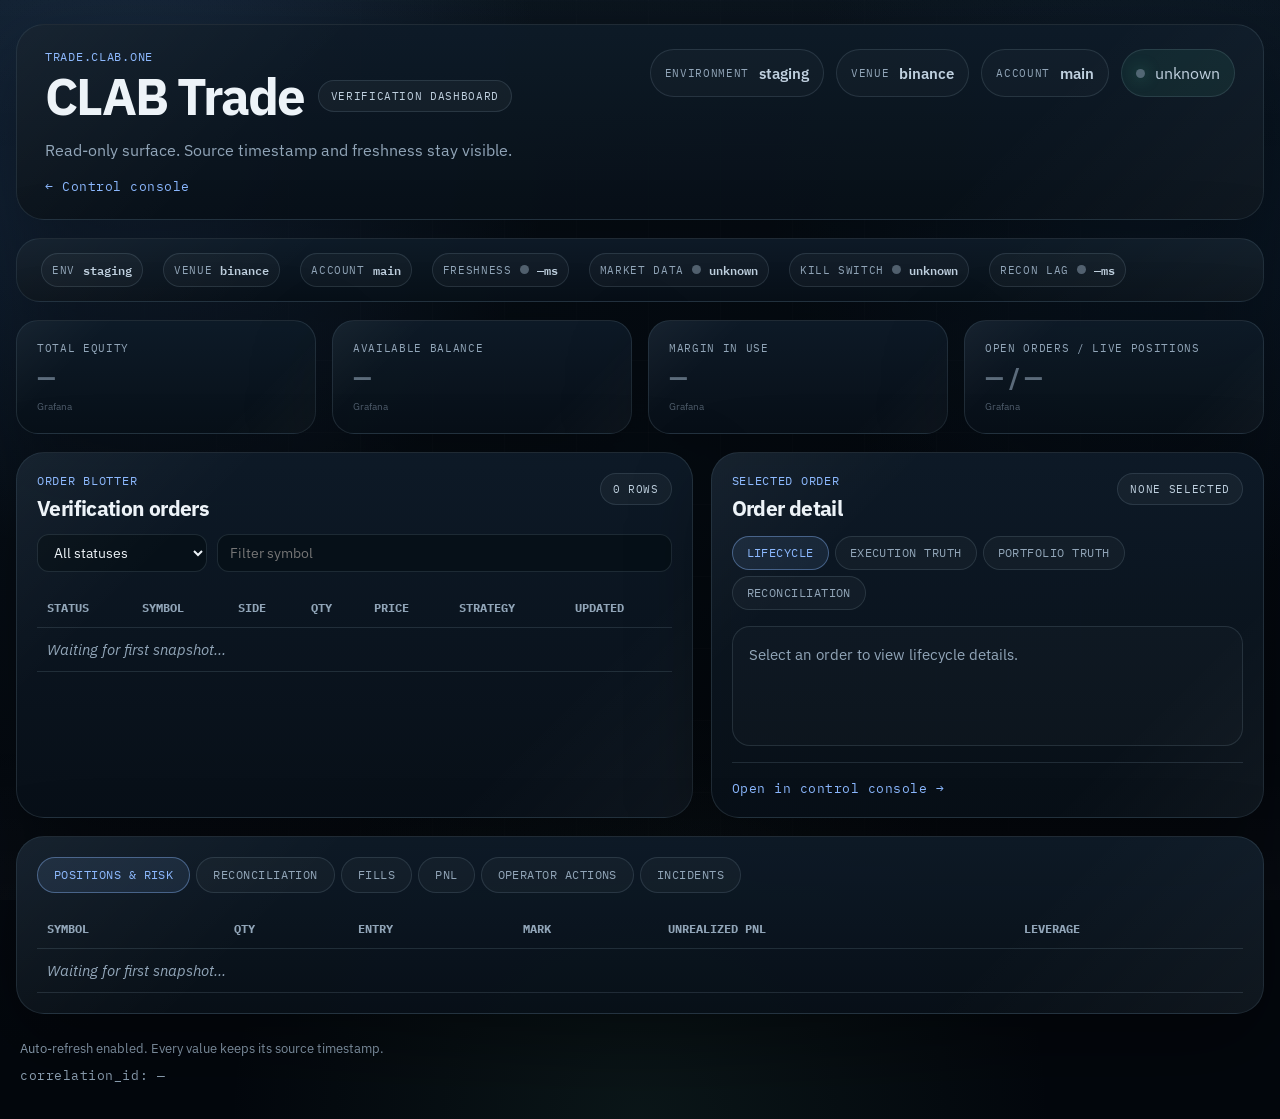
==== commit f3beaafe: "Update trader-web verification dashboard assets Ultraworked with [Sisyphus](https://github.com/code-" ====
--- a/workloads/clab-core/trader-web/verification.html
+++ b/workloads/clab-core/trader-web/verification.html
@@ -3,12 +3,12 @@
   <head>
     <meta charset="utf-8">
     <meta name="viewport" content="width=device-width, initial-scale=1">
-    <title>CLAB Trade - 검증 대시보드</title>
+    <title>CLAB Trade - Verification Dashboard</title>
     <link rel="preconnect" href="https://fonts.googleapis.com">
     <link rel="preconnect" href="https://fonts.gstatic.com" crossorigin>
     <link href="https://fonts.googleapis.com/css2?family=IBM+Plex+Sans:wght@400;500;600;700&family=IBM+Plex+Mono:wght@400;500&display=swap" rel="stylesheet">
-    <link rel="stylesheet" href="./styles.css?v=20260308b">
-    <link rel="stylesheet" href="./verification.css?v=20260308b">
+    <link rel="stylesheet" href="./styles.css?v=20260308d">
+    <link rel="stylesheet" href="./verification.css?v=20260308d">
   </head>
   <body>
     <div class="backdrop"></div>
@@ -19,16 +19,16 @@
           <p class="eyebrow">trade.clab.one</p>
           <div class="brand-row">
             <h1>CLAB Trade</h1>
-            <span class="badge static-badge">검증 대시보드</span>
-          </div>
-          <p class="lead compact-lead">읽기 전용 검증 화면입니다. 모든 값은 source timestamp와 freshness를 함께 표시합니다. 값이 없으면 0이 아니라 알 수 없음으로 표시합니다.</p>
-          <a href="./index.html" class="nav-back-link">&larr; 제어 콘솔</a>
+            <span class="badge static-badge">verification dashboard</span>
+          </div>
+          <p class="lead compact-lead">Read-only surface. Source timestamp and freshness stay visible.</p>
+          <a href="./index.html" class="nav-back-link">&larr; Control console</a>
         </div>
         <div class="topbar-meta">
           <div class="meta-chip"><span class="meta-label">environment</span><strong id="env-chip">staging</strong></div>
           <div class="meta-chip"><span class="meta-label">venue</span><strong id="venue-chip">binance</strong></div>
           <div class="meta-chip"><span class="meta-label">account</span><strong id="account-chip">main</strong></div>
-          <div class="meta-chip pulse-chip"><span class="pulse-dot" id="global-pulse"></span><span id="poll-state">연결 중</span></div>
+          <div class="meta-chip pulse-chip"><span class="pulse-dot" id="global-pulse"></span><span id="poll-state">connecting</span></div>
         </div>
       </header>
 
@@ -73,28 +73,28 @@
       <!-- Summary Cards -->
       <section class="summary-cards" id="summary-cards">
         <div class="summary-card">
-          <span class="summary-card-label">총 자산</span>
+          <span class="summary-card-label">Total equity</span>
           <strong class="summary-card-value unknown-value" id="sc-equity">&mdash;</strong>
           <span class="summary-card-freshness" id="sc-equity-fresh"></span>
-          <a href="#" class="grafana-link" title="Grafana에서 열기" onclick="return false;">Grafana</a>
+          <a href="#" class="grafana-link" title="Open in Grafana" onclick="return false;">Grafana</a>
         </div>
         <div class="summary-card">
-          <span class="summary-card-label">사용 가능 잔고</span>
+          <span class="summary-card-label">Available balance</span>
           <strong class="summary-card-value unknown-value" id="sc-balance">&mdash;</strong>
           <span class="summary-card-freshness" id="sc-balance-fresh"></span>
-          <a href="#" class="grafana-link" title="Grafana에서 열기" onclick="return false;">Grafana</a>
+          <a href="#" class="grafana-link" title="Open in Grafana" onclick="return false;">Grafana</a>
         </div>
         <div class="summary-card">
-          <span class="summary-card-label">사용 중 마진</span>
+          <span class="summary-card-label">Margin in use</span>
           <strong class="summary-card-value unknown-value" id="sc-margin">&mdash;</strong>
           <span class="summary-card-freshness" id="sc-margin-fresh"></span>
-          <a href="#" class="grafana-link" title="Grafana에서 열기" onclick="return false;">Grafana</a>
+          <a href="#" class="grafana-link" title="Open in Grafana" onclick="return false;">Grafana</a>
         </div>
         <div class="summary-card">
-          <span class="summary-card-label">오픈 주문 / 활성 포지션</span>
+          <span class="summary-card-label">Open orders / live positions</span>
           <strong class="summary-card-value unknown-value" id="sc-orders-positions">&mdash; / &mdash;</strong>
           <span class="summary-card-freshness" id="sc-orders-fresh"></span>
-          <a href="#" class="grafana-link" title="Grafana에서 열기" onclick="return false;">Grafana</a>
+          <a href="#" class="grafana-link" title="Open in Grafana" onclick="return false;">Grafana</a>
         </div>
       </section>
 
@@ -105,14 +105,14 @@
           <div class="rail-section">
             <div class="panel-header">
               <div>
-                <p class="section-kicker">주문 blotter</p>
-                <h3>검증 주문</h3>
+                <p class="section-kicker">Order blotter</p>
+                <h3>Verification orders</h3>
               </div>
               <span class="badge section-badge" id="blotter-badge">0 rows</span>
             </div>
             <div class="blotter-filters">
               <select id="blotter-status-filter" class="blotter-filter-select">
-                <option value="">전체 상태</option>
+                <option value="">All statuses</option>
                 <option value="Accepted">Accepted</option>
                 <option value="PartiallyFilled">PartiallyFilled</option>
                 <option value="Rejected">Rejected</option>
@@ -120,23 +120,23 @@
                 <option value="Filled">Filled</option>
                 <option value="Cancelled">Cancelled</option>
               </select>
-              <input id="blotter-symbol-filter" type="text" class="blotter-filter-input" placeholder="심볼 필터">
+              <input id="blotter-symbol-filter" type="text" class="blotter-filter-input" placeholder="Filter symbol">
             </div>
             <div class="table-wrap">
               <table class="data-table">
                 <thead>
                   <tr>
-                    <th>상태</th>
+                    <th>Status</th>
                     <th>Symbol</th>
-                    <th>방향</th>
+                    <th>Side</th>
                     <th>Qty</th>
-                    <th>가격</th>
-                    <th>전략</th>
-                    <th>갱신 시각</th>
+                    <th>Price</th>
+                    <th>Strategy</th>
+                    <th>Updated</th>
                   </tr>
                 </thead>
                 <tbody id="blotter-body">
-                  <tr><td colspan="7" class="empty-state">첫 snapshot을 기다리는 중입니다...</td></tr>
+                  <tr><td colspan="7" class="empty-state">Waiting for first snapshot...</td></tr>
                 </tbody>
               </table>
             </div>
@@ -148,10 +148,10 @@
           <div class="rail-section">
             <div class="panel-header">
               <div>
-                <p class="section-kicker">선택된 주문</p>
-                <h3>주문 상세</h3>
+                <p class="section-kicker">Selected order</p>
+                <h3>Order detail</h3>
               </div>
-              <span class="badge section-badge" id="detail-badge">선택 없음</span>
+              <span class="badge section-badge" id="detail-badge">none selected</span>
             </div>
             <p class="detail-correlation" id="detail-correlation"></p>
             <div class="truth-tabs" id="truth-tabs">
@@ -161,19 +161,19 @@
               <button class="truth-tab" type="button" data-tab="reconciliation">Reconciliation</button>
             </div>
             <div class="truth-panel" id="truth-panel-lifecycle">
-              <p class="truth-placeholder">주문을 선택하면 lifecycle 상세를 볼 수 있습니다.</p>
+              <p class="truth-placeholder">Select an order to inspect lifecycle detail.</p>
             </div>
             <div class="truth-panel" id="truth-panel-execution" style="display:none;">
-              <p class="truth-placeholder">표시할 데이터가 없습니다.</p>
+              <p class="truth-placeholder">No data to display.</p>
             </div>
             <div class="truth-panel" id="truth-panel-portfolio" style="display:none;">
-              <p class="truth-placeholder">표시할 데이터가 없습니다.</p>
+              <p class="truth-placeholder">No data to display.</p>
             </div>
             <div class="truth-panel" id="truth-panel-reconciliation" style="display:none;">
-              <p class="truth-placeholder">표시할 데이터가 없습니다.</p>
+              <p class="truth-placeholder">No data to display.</p>
             </div>
             <div class="detail-console-link">
-              <a href="./index.html" class="console-link">제어 콘솔에서 열기 &rarr;</a>
+              <a href="./index.html" class="console-link">Open in control console &rarr;</a>
             </div>
           </div>
         </div>
@@ -182,12 +182,12 @@
       <!-- Bottom Panel (Tabs) -->
       <section class="bottom-panel panel" id="bottom-panel">
         <div class="bottom-tabs" id="bottom-tabs">
-          <button class="bottom-tab is-active" type="button" data-btab="positions">포지션 &amp; 리스크</button>
+          <button class="bottom-tab is-active" type="button" data-btab="positions">Positions &amp; risk</button>
           <button class="bottom-tab" type="button" data-btab="reconciliation">Reconciliation</button>
-          <button class="bottom-tab" type="button" data-btab="fills">체결</button>
+          <button class="bottom-tab" type="button" data-btab="fills">Fills</button>
           <button class="bottom-tab" type="button" data-btab="pnl">PnL</button>
-          <button class="bottom-tab" type="button" data-btab="actions">운영자 액션</button>
-          <button class="bottom-tab" type="button" data-btab="incidents">인시던트</button>
+          <button class="bottom-tab" type="button" data-btab="actions">Operator actions</button>
+          <button class="bottom-tab" type="button" data-btab="incidents">Incidents</button>
         </div>
 
         <!-- Positions & Risk -->
@@ -198,17 +198,17 @@
                 <tr>
                   <th>Symbol</th>
                   <th>Qty</th>
-                  <th>진입가</th>
-                  <th>마크가</th>
-                  <th>미실현 PnL</th>
-                  <th>레버리지</th>
-                </tr>
-              </thead>
-              <tbody id="positions-body">
-                <tr><td colspan="6" class="empty-state">첫 snapshot을 기다리는 중입니다...</td></tr>
-              </tbody>
-            </table>
-          </div>
+                    <th>Entry</th>
+                    <th>Mark</th>
+                    <th>Unrealized PnL</th>
+                    <th>Leverage</th>
+                  </tr>
+                </thead>
+                <tbody id="positions-body">
+                  <tr><td colspan="6" class="empty-state">Waiting for first snapshot...</td></tr>
+                </tbody>
+              </table>
+            </div>
         </div>
 
         <!-- Reconciliation -->
@@ -220,7 +220,7 @@
             <span class="drift-badge drift-critical">critical</span>
           </div>
           <div class="recon-mismatch-list" id="recon-mismatch-list">
-            <p class="truth-placeholder">표시할 reconciliation 데이터가 없습니다.</p>
+            <p class="truth-placeholder">No reconciliation data to display.</p>
           </div>
         </div>
 
@@ -230,34 +230,34 @@
             <table class="data-table">
               <thead>
                 <tr>
-                  <th>시각</th>
-                  <th>Symbol</th>
-                  <th>방향</th>
-                  <th>Qty</th>
-                  <th>가격</th>
-                  <th>주문 ID</th>
-                </tr>
-              </thead>
-              <tbody id="fills-body">
-                <tr><td colspan="6" class="empty-state">첫 snapshot을 기다리는 중입니다...</td></tr>
-              </tbody>
-            </table>
-          </div>
+                    <th>Time</th>
+                    <th>Symbol</th>
+                    <th>Side</th>
+                    <th>Qty</th>
+                    <th>Price</th>
+                    <th>Order ID</th>
+                  </tr>
+                </thead>
+                <tbody id="fills-body">
+                  <tr><td colspan="6" class="empty-state">Waiting for first snapshot...</td></tr>
+                </tbody>
+              </table>
+            </div>
         </div>
 
         <!-- PnL -->
         <div class="bottom-content" id="btab-pnl" style="display:none;">
           <div class="pnl-summary">
             <div class="pnl-card">
-              <span class="pnl-label">실현 PnL</span>
+              <span class="pnl-label">Realized PnL</span>
               <strong class="pnl-value unknown-value" id="pnl-realized">&mdash;</strong>
             </div>
             <div class="pnl-card">
-              <span class="pnl-label">미실현 PnL</span>
+              <span class="pnl-label">Unrealized PnL</span>
               <strong class="pnl-value unknown-value" id="pnl-unrealized">&mdash;</strong>
             </div>
             <div class="pnl-card">
-              <span class="pnl-label">총 PnL</span>
+              <span class="pnl-label">Total PnL</span>
               <strong class="pnl-value unknown-value" id="pnl-total">&mdash;</strong>
             </div>
           </div>
@@ -270,18 +270,18 @@
             <table class="data-table">
               <thead>
                 <tr>
-                  <th>시각</th>
-                  <th>액션</th>
-                  <th>주체</th>
-                  <th>사유</th>
-                  <th>Observed</th>
-                </tr>
-              </thead>
-              <tbody id="actions-body">
-                <tr><td colspan="5" class="empty-state">최근 운영자 액션이 없습니다.</td></tr>
-              </tbody>
-            </table>
-          </div>
+                    <th>Time</th>
+                    <th>Action</th>
+                    <th>Actor</th>
+                    <th>Reason</th>
+                    <th>Observed</th>
+                  </tr>
+                </thead>
+                <tbody id="actions-body">
+                  <tr><td colspan="5" class="empty-state">No recent operator actions.</td></tr>
+                </tbody>
+              </table>
+            </div>
         </div>
 
         <!-- Incidents -->
@@ -290,24 +290,24 @@
             <table class="data-table">
               <thead>
                 <tr>
-                  <th>Severity</th>
-                  <th>유형</th>
-                  <th>제목</th>
-                  <th>상태</th>
-                  <th>감지 시각</th>
-                </tr>
-              </thead>
-              <tbody id="incidents-body">
-                <tr><td colspan="5" class="empty-state">활성 인시던트가 없습니다.</td></tr>
-              </tbody>
-            </table>
-          </div>
+                    <th>Severity</th>
+                    <th>Type</th>
+                    <th>Title</th>
+                    <th>State</th>
+                    <th>Detected</th>
+                  </tr>
+                </thead>
+                <tbody id="incidents-body">
+                  <tr><td colspan="5" class="empty-state">No active incidents.</td></tr>
+                </tbody>
+              </table>
+            </div>
         </div>
       </section>
 
       <!-- Footer -->
       <footer class="verify-footer">
-        <p>데이터는 자동으로 갱신됩니다. 모든 값은 source timestamp를 함께 표시합니다.</p>
+        <p>Auto-refresh enabled. Every value keeps its source timestamp.</p>
         <p class="footer-correlation" id="footer-correlation">correlation_id: &mdash;</p>
       </footer>
     </main>
--- a/workloads/clab-core/trader-web/verification.css
+++ b/workloads/clab-core/trader-web/verification.css
@@ -38,6 +38,10 @@
   display: inline-flex;
   align-items: center;
   gap: 8px;
+  padding: 6px 10px;
+  border: 1px solid var(--line);
+  border-radius: 999px;
+  background: rgba(255, 255, 255, 0.03);
   font-family: "IBM Plex Mono", monospace;
   font-size: 0.78rem;
 }
@@ -64,12 +68,12 @@
 }
 
 .data-state-dot.fresh {
-  background: var(--ok);
+  background: var(--status-ok);
   box-shadow: 0 0 10px rgba(77, 211, 167, 0.7);
 }
 
 .data-state-dot.stale {
-  background: var(--warn);
+  background: var(--status-warn);
   box-shadow: 0 0 10px rgba(255, 191, 102, 0.6);
 }
 
@@ -79,7 +83,7 @@
 }
 
 .data-state-dot.disconnected {
-  background: var(--danger);
+  background: var(--status-critical);
   box-shadow: 0 0 10px rgba(255, 122, 92, 0.6);
 }
 
@@ -93,6 +97,7 @@
 
 .summary-card {
   position: relative;
+  display: grid;
   padding: 20px;
   border: 1px solid var(--line);
   border-radius: 22px;
@@ -145,7 +150,7 @@
 }
 
 .summary-card.stale-card .summary-card-value {
-  color: var(--warn);
+  color: var(--status-warn);
   opacity: 0.8;
 }
 
@@ -204,7 +209,7 @@
 }
 
 .order-status-accepted {
-  color: var(--ok);
+  color: var(--status-ok);
   background: rgba(77, 211, 167, 0.12);
   border: 1px solid rgba(77, 211, 167, 0.3);
 }
@@ -216,19 +221,19 @@
 }
 
 .order-status-rejected {
-  color: var(--danger);
+  color: var(--status-critical);
   background: rgba(255, 122, 92, 0.12);
   border: 1px solid rgba(255, 122, 92, 0.28);
 }
 
 .order-status-pendingverification {
-  color: var(--warn);
+  color: var(--status-warn);
   background: rgba(255, 191, 102, 0.12);
   border: 1px solid rgba(255, 191, 102, 0.3);
 }
 
 .order-status-filled {
-  color: var(--ok);
+  color: var(--status-ok);
   background: rgba(77, 211, 167, 0.08);
   border: 1px solid rgba(77, 211, 167, 0.2);
 }
@@ -423,7 +428,7 @@
 }
 
 .drift-no-drift {
-  color: var(--ok);
+  color: var(--status-ok);
   background: rgba(77, 211, 167, 0.12);
   border: 1px solid rgba(77, 211, 167, 0.3);
 }
@@ -435,13 +440,13 @@
 }
 
 .drift-actionable {
-  color: var(--warn);
+  color: var(--status-warn);
   background: rgba(255, 191, 102, 0.12);
   border: 1px solid rgba(255, 191, 102, 0.3);
 }
 
 .drift-critical {
-  color: var(--danger);
+  color: var(--status-critical);
   background: rgba(255, 122, 92, 0.12);
   border: 1px solid rgba(255, 122, 92, 0.28);
 }
@@ -509,11 +514,11 @@
 }
 
 .pnl-value.positive {
-  color: var(--ok);
+  color: var(--status-ok);
 }
 
 .pnl-value.negative {
-  color: var(--danger);
+  color: var(--status-critical);
 }
 
 /* ── Freshness Indicator Inline ── */
@@ -527,7 +532,7 @@
 }
 
 .freshness-inline.is-stale {
-  color: var(--warn);
+  color: var(--status-warn);
 }
 
 /* ── Verification Footer ── */
@@ -575,7 +580,7 @@
 /* ── Grafana Deep Links ── */
 .grafana-link {
   font-size: 0.65rem;
-  color: var(--accent-dim, #6c7a89);
+  color: var(--status-muted);
   text-decoration: none;
   opacity: 0.6;
   transition: opacity 0.15s;
@@ -584,13 +589,13 @@
 }
 .grafana-link:hover {
   opacity: 1;
-  color: var(--accent, #64b5f6);
+  color: var(--accent);
 }
 
 /* ── Clickable Correlation ── */
 .clickable-correlation {
   cursor: pointer;
-  color: var(--accent, #64b5f6);
+  color: var(--accent);
   text-decoration: underline;
   text-decoration-style: dotted;
 }
@@ -600,29 +605,40 @@
 
 /* ── Incident Severity Badges ── */
 .incident-severity {
-  font-size: 0.75rem;
-  padding: 2px 8px;
-  border-radius: 4px;
+  display: inline-flex;
+  align-items: center;
+  justify-content: center;
+  min-height: 26px;
+  padding: 0 10px;
+  border: 1px solid var(--line);
+  border-radius: 999px;
+  font-family: "IBM Plex Mono", monospace;
+  font-size: 0.68rem;
   font-weight: 600;
+  letter-spacing: 0.04em;
+  text-transform: uppercase;
 }
 .incident-critical {
-  background: var(--danger-bg, #ff4444);
-  color: #fff;
+  color: var(--status-critical);
+  border-color: rgba(255, 122, 92, 0.28);
+  background: rgba(255, 122, 92, 0.12);
 }
 .incident-warning {
-  background: var(--warning-bg, #ffaa00);
-  color: #1a1a2e;
+  color: var(--status-warn);
+  border-color: rgba(255, 191, 102, 0.3);
+  background: rgba(255, 191, 102, 0.12);
 }
 .incident-info {
-  background: var(--info-bg, #4488ff);
-  color: #fff;
+  color: var(--status-info);
+  border-color: rgba(125, 183, 255, 0.3);
+  background: rgba(125, 183, 255, 0.12);
 }
 
 /* ── Correlation Filter Badge ── */
 .correlation-filter-badge {
   display: inline-block;
-  background: var(--accent-dim, #2a3a4a);
-  color: var(--text, #e0e0e0);
+  background: rgba(255, 255, 255, 0.05);
+  color: var(--muted-strong);
   font-size: 0.7rem;
   padding: 2px 8px;
   border-radius: 10px;
@@ -630,12 +646,13 @@
   cursor: pointer;
 }
 .correlation-filter-badge:hover {
-  background: var(--danger-bg, #ff4444);
+  background: rgba(255, 122, 92, 0.12);
+  color: var(--status-critical);
 }
 
 /* ── PnL Breakdown ── */
 .pnl-breakdown-title {
-  color: var(--muted-strong, #c0c0c0);
+  color: var(--muted-strong);
   font-size: 0.85rem;
   margin: 16px 0 10px;
   font-weight: 600;
